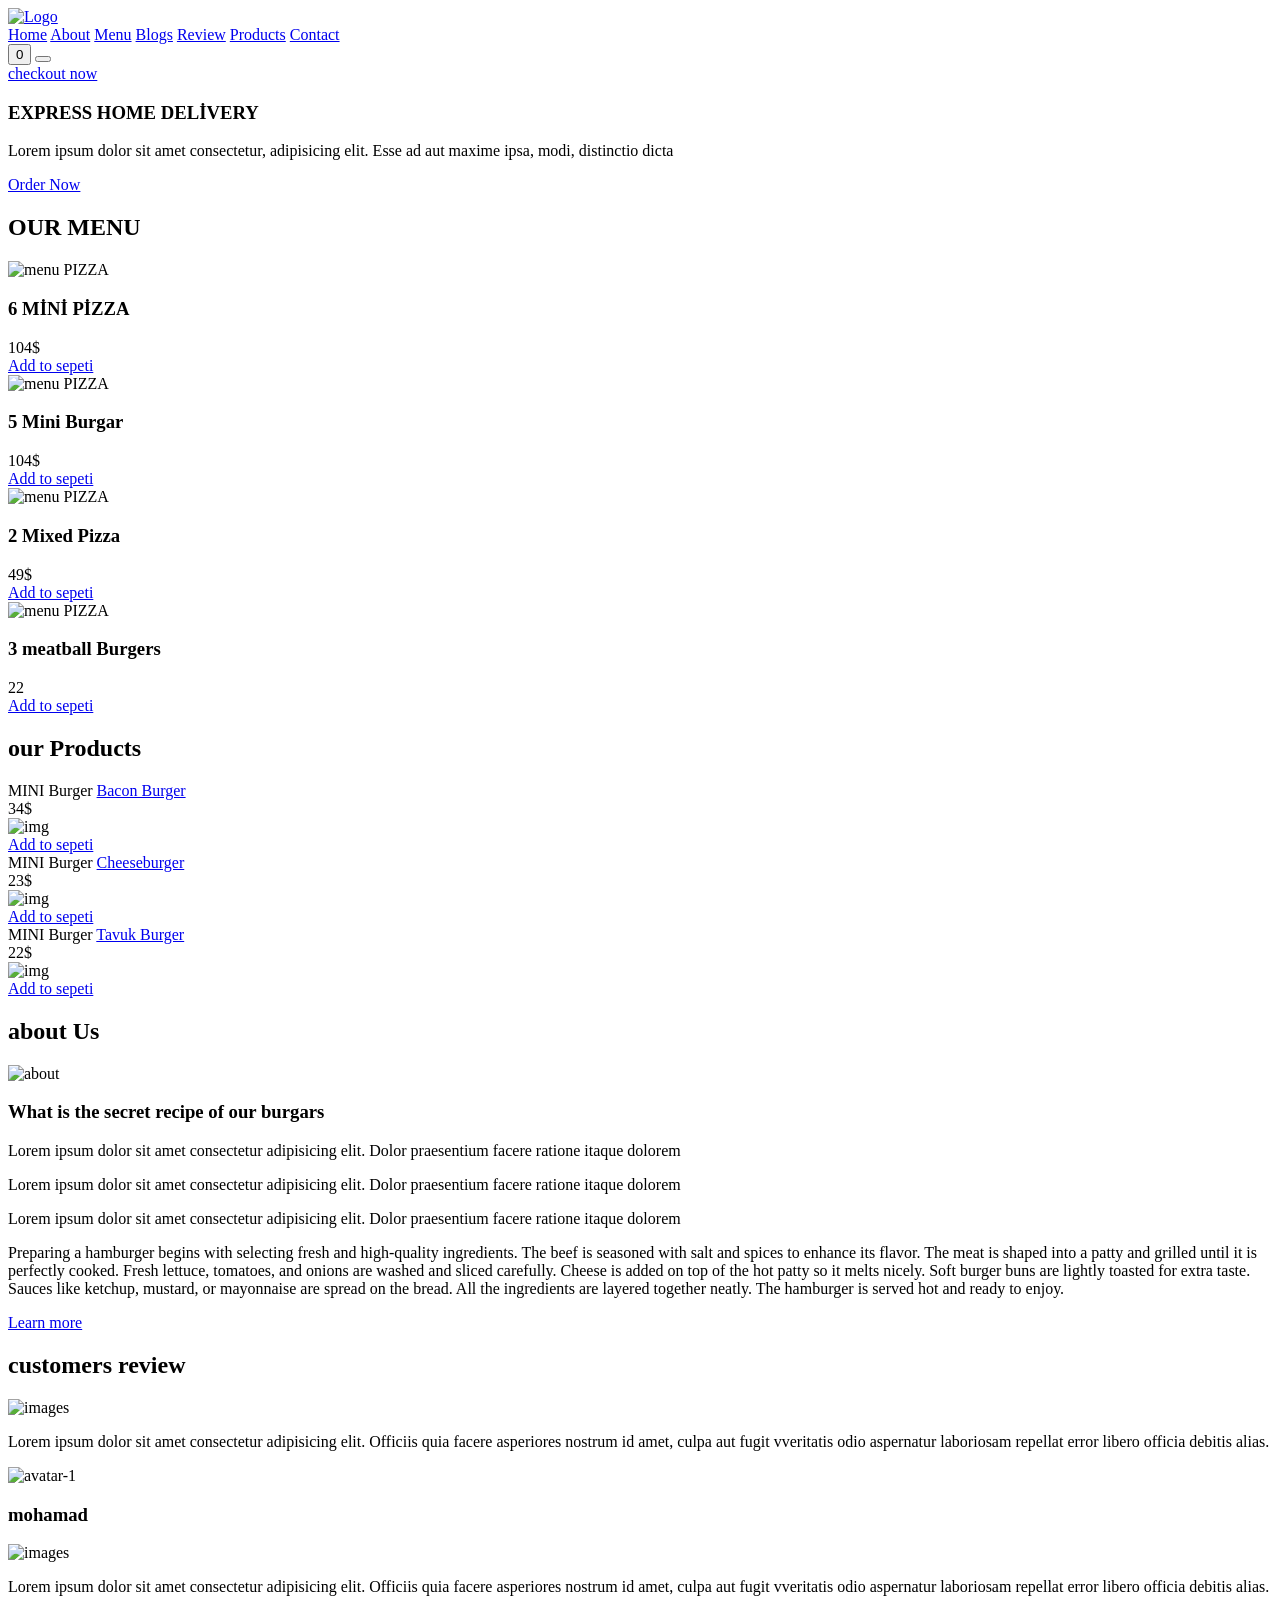
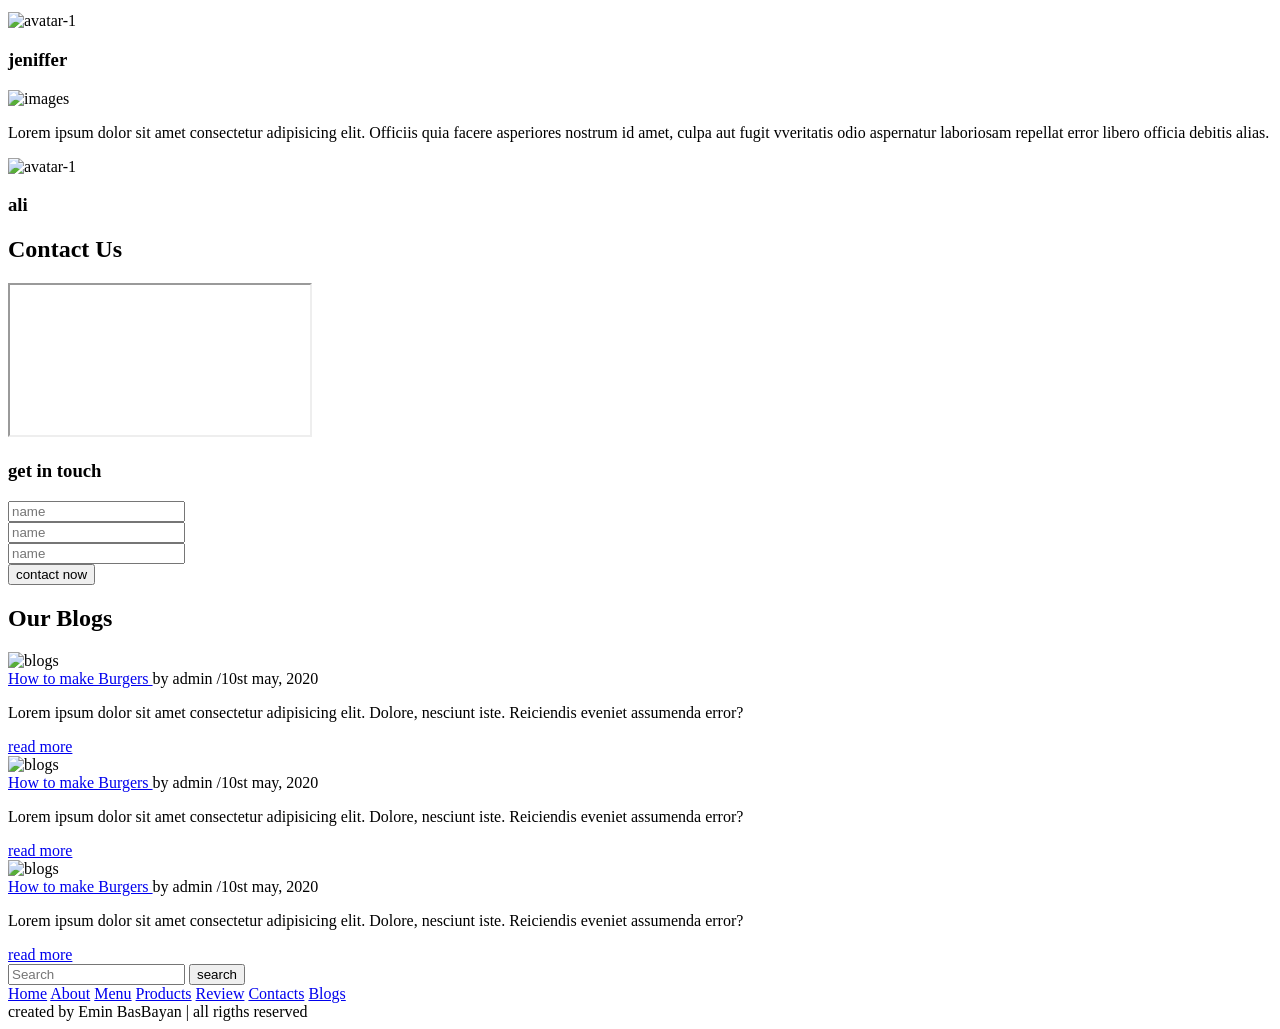
==== index.html @ 4c6a7708 "Add files via upload" ====
<!DOCTYPE html>
<html lang="en">
<head>
    <meta charset="UTF-8">
    <meta name="viewport" content="width=device-width, initial-scale=1.0">
    <link rel="stylesheet" href="https://cdnjs.cloudflare.com/ajax/libs/font-awesome/7.0.1/css/all.min.css" integrity="sha512-2SwdPD6INVrV/lHTZbO2nodKhrnDdJK9/kg2XD1r9uGqPo1cUbujc+IYdlYdEErWNu69gVcYgdxlmVmzTWnetw==" crossorigin="anonymous" referrerpolicy="no-referrer" />
    <title>Restaurant</title>
 
    <link rel="stylesheet" href="style/styles.css">
    <link rel="preconnect" href="https://fonts.googleapis.com">
<link rel="preconnect" href="https://fonts.gstatic.com" crossorigin>

<link href="https://fonts.googleapis.com/css2?family=Poppins:wght@100;200;300;400;500;600;700;800;900&display=swap" rel="stylesheet">



</head>
<body>

    <header class="header">
    <a href="#" class="logo">
    <img src="images/logo.png" alt="Logo">
    </a>
   
    <nav class="navbar active">
    <a href="index.html" class="active">Home</a>
    <a href="about.html">About</a>
    <a href="menu.html">Menu</a>
    <a href="blogs.html">Blogs</a>
    <a href="review.html">Review</a>
    <a href="products.html">Products</a>
    <a href="contact.html">Contact</a>
</nav>
      
  <div class="buttons">
     
         <button id="cart-btn">
     <i class="fas fa-shopping-cart"></i>
     <span id="cart-count">0</span>
     </button>

          <button id="menu-btn">
            <i class="fas fa-bars"></i>
        </button>
    </div>
 
 
  <div class="cart-items-container">
    <div class="cart-total">
        <a href="#" class="btn checkout-btn">checkout now</a>
    </div>
    
</div>



    </header>

    <section class="home" id="home">
        <div class="content">
            <h3> EXPRESS HOME DELİVERY</h3>
        <p>
            Lorem ipsum dolor sit amet consectetur, adipisicing elit. Esse ad aut maxime ipsa, modi, distinctio dicta 
        </p>
        <a href="#" class="btn"> Order Now </a>
      
        </div>
    
    </section>
    
    
    
    
    
    
 <section class="menu" id="menu">
    <h1 class="heading"> OUR <span> MENU</span></h1>
    <div class="box-container">

        <div class="box">
            <div class="box-head">
                <img src="images/menu-1.png" alt="menu"/>
                <span class="menu-category">PIZZA</span>
                <h3>6 MİNİ PİZZA</h3>
                <div class="price">104$</div>
            </div>
            <div class="box-bottum">
                <a href="#" class="btn add-to-cart" data-name="6 MİNİ PİZZA" data-price="104">Add to sepeti</a>
            </div>
        </div>

        <div class="box">
            <div class="box-head">
                <img src="images/menu-2.png" alt="menu"/>
                <span class="menu-category">PIZZA</span>
                <h3>5 Mini Burgar</h3>
                <div class="price">104$</div>
            </div>
            <div class="box-bottum">
                <a href="#" class="btn add-to-cart" data-name="5 Mini Burgar" data-price="104">Add to sepeti</a>
            </div>
        </div>

        <div class="box">
            <div class="box-head">
                <img src="images/menu-3.png" alt="menu"/>
                <span class="menu-category">PIZZA</span>
                <h3>2 Mixed Pizza</h3>
                <div class="price">49$</div>
            </div>
            <div class="box-bottum">
                <a href="#" class="btn add-to-cart" data-name="2 Mixed Pizza" data-price="49">Add to sepeti</a>
            </div>
        </div>

        <div class="box">
            <div class="box-head">
                <img src="images/menu-4.png" alt="menu"/>
                <span class="menu-category">PIZZA</span>
                <h3>3 meatball Burgers</h3>
                <div class="price">22</div>
            </div>
            <div class="box-bottum">
                <a href="#" class="btn add-to-cart" data-name="3 meatball Burgers" data-price="22">Add to sepeti</a>
            </div>
        </div>

    </div>
</section>


<section class="products" id="products">
        <h1 class="heading"> our <span> Products </span></h1>
        <div class="box-container">
            <div class="box">
                <div class="box-head">
                    <span class="title"> MINI Burger </span>
                    <a href="#" class="name"> Bacon Burger </a>
                      <div class="price">34$ </div>
                </div>
                 <div class="image">
                    <img src="images/product-1.png" alt="img"/>

                 </div>
                  

                      <div class="box-bottum">
                <a href="#" class="btn add-to-cart" data-name="3 meatball Burgers" data-price="34">Add to sepeti</a>
            </div> 




            </div>



            <div class="box">
                <div class="box-head">
                    <span class="title"> MINI Burger </span>
                    <a href="#" class="name"> Cheeseburger </a>
                      <div class="price">23$ </div>
                </div>
                 <div class="image">
                    <img src="images/product-2.png" alt="img"/>

                 </div>
                    <div class="box-bottum">
                <a href="#" class="btn add-to-cart" data-name="3 meatball Burgers" data-price="24$">Add to sepeti</a>
            </div>



            </div>

            <div class="box">
                <div class="box-head">
                    <span class="title"> MINI Burger </span>
                    <a href="#" class="name"> Tavuk Burger </a>
                    
                 <div class="price">22$ </div>
                </div>
                 <div class="image">
                    <img src="images/menu-4.png" alt="img"/>

 
                 </div>

                
  <div class="box-bottum">
                <a href="#" class="btn add-to-cart" data-name="3 meatball Burgers" data-price="22$">Add to sepeti</a>
            </div>



            </div>






     



            
        </div>
    </section>

  <section class="about" id="about">
    <h1 class="heading"> about <span> Us </span></h1>

    <div class="row">
        <div class="image">
            <img src="images/about.jpg" alt="about"/>
        </div>

        <div class="content">
            <h3> What is the secret recipe of our burgars </h3>

            <p>Lorem ipsum dolor sit amet consectetur adipisicing elit. Dolor praesentium facere ratione itaque dolorem</p>
            <p>Lorem ipsum dolor sit amet consectetur adipisicing elit. Dolor praesentium facere ratione itaque dolorem</p>
            <p>Lorem ipsum dolor sit amet consectetur adipisicing elit. Dolor praesentium facere ratione itaque dolorem</p>

     
            <div class="more-text">
               <p> 
                Preparing a hamburger begins with selecting fresh and high-quality ingredients.
                The beef is seasoned with salt and spices to enhance its flavor.
                  The meat is shaped into a patty and grilled until it is perfectly cooked.
                   Fresh lettuce, tomatoes, and onions are washed and sliced carefully.
                    Cheese is added on top of the hot patty so it melts nicely.
                    Soft burger buns are lightly toasted for extra taste.
                      Sauces like ketchup, mustard, or mayonnaise are spread on the bread.
                     All the ingredients are layered together neatly.
                     The hamburger is served hot and ready to enjoy.
               </p>
            </div>

          
            <a href="#" class="btn" id="learn-more-btn">Learn more</a>
        </div>
    </div>
</section>


  
<section class="review" id="review">
    <h1 class="heading"> customers <span> review</span></h1>
    <div class="box-container">
        <div class="box">
            <img src="images/quote.png" alt="images" />
            <p>
                Lorem ipsum dolor sit amet consectetur adipisicing elit. Officiis quia facere asperiores nostrum id amet, culpa aut fugit vveritatis odio aspernatur laboriosam repellat error libero officia debitis alias.
            </p>
            <img src="images/avatar-1.png" alt="avatar-1" class="user">
            <h3>mohamad</h3>
            <div class="stars">
                <i class="fas fa-star"></i>
             <i class="fas fa-star"></i>
             <i class="fas fa-star"></i>
             <i class="fas fa-star"></i>
             <i class="fas fa-star-half-alt"></i>
            
            
            </div>
        </div>



         <div class="box" id="box">
            <img src="images/quote.png" alt="images" />
            <p>
                Lorem ipsum dolor sit amet consectetur adipisicing elit. Officiis quia facere asperiores nostrum id amet, culpa aut fugit vveritatis odio aspernatur laboriosam repellat error libero officia debitis alias.
            </p>
            <img src="images/avatar-2.png" alt="avatar-1" class="user">
            <h3>jeniffer</h3>
            <div class="stars">
                <i class="fas fa-star"></i>
             <i class="fas fa-star"></i>
             <i class="fas fa-star"></i>
             <i class="fas fa-star"></i>
             <i class="fas fa-star-half-alt"></i>
            
            
            </div>
        </div>
         <div class="box">
            <img src="images/quote.png" alt="images" />
            <p>
                Lorem ipsum dolor sit amet consectetur adipisicing elit. Officiis quia facere asperiores nostrum id amet, culpa aut fugit vveritatis odio aspernatur laboriosam repellat error libero officia debitis alias.
            </p>
            <img src="images/avatar-3.png" alt="avatar-1" class="user">
            <h3>ali</h3>
            <div class="stars">
                <i class="fas fa-star"></i>
             <i class="fas fa-star"></i>
             <i class="fas fa-star"></i>
             <i class="fas fa-star"></i>
             <i class="fas fa-star-half-alt"></i>
            
            
            </div>
        </div>

    </div>
</section>



<section class="contact" id="contact">
<h1 class="heading"> Contact <span> Us </span></h1>
<div class="row">
    <iframe class="maps" src="https://www.google.com/maps/embed?pb=!1m16!1m12!1m3!1d6019.022993009116!2d28.98234765!3d41.03594225!2m3!1f0!2f0!3f0!3m2!1i1024!2i768!4f13.1!2m1!1sExplore%20Taksim%20Square%2C%20Istanbul%2C%20Turkey!5e0!3m2!1sar!2str!4v1764097196327!5m2!1sar!2str"  loading="lazy" referrerpolicy="no-referrer-when-downgrade"></iframe>
    <form><h3>get in touch</h3>
    <div class="inputBox">
        <i class="fas fa-user"></i>
        <input type="text" placeholder="name"/>
      
    </div>


    <div class="inputBox">
        <i class="fas fa-envelope"></i>
        <input type="email" placeholder="name">
      
    </div>


    <div class="inputBox">
        <i class="fas fa-phone"></i>
        <input type="number" placeholder="name">
      
    </div>
    <input type="submit" class="btn" value="contact now">






</form>
</div>
</section>


<section class="blogs" id="blogs">
    <h1 class="heading"> Our <span> Blogs </span></h1>
    <div class="box-container">
        <div class="box">
            <div class="images">
            <img src="images/blog-1.jpg" alt="blogs">
            </div>
            <div class="content">
                <a href="#" class="title"> How to make Burgers  </a>
                <span > by admin /10st may, 2020</span>
                <p> Lorem ipsum dolor sit amet consectetur adipisicing elit. Dolore, nesciunt iste. Reiciendis eveniet assumenda error?</p>
            <a href="#" class="btn read-more-btn"> read more </a>
            
            </div>
     




        
        </div>




        <div class="box">
            <div class="images">
            <img src="images/blog-2.jpg" alt="blogs">
            </div>
            <div class="content">
                <a href="#" class="title"> How to make Burgers  </a>
                <span > by admin /10st may, 2020</span>
                <p> Lorem ipsum dolor sit amet consectetur adipisicing elit. Dolore, nesciunt iste. Reiciendis eveniet assumenda error?</p>
            <a href="#" class="btn read-more-btn"> read more </a>
            
            </div>
     




        
        </div>


        <div class="box">
            <div class="images">
            <img src="images/blog-3.jpg" alt="blogs">
            </div>
            <div class="content">
                <a href="#" class="title"> How to make Burgers  </a>
                <span > by admin /10st may, 2020</span>
                <p> Lorem ipsum dolor sit amet consectetur adipisicing elit. Dolore, nesciunt iste. Reiciendis eveniet assumenda error?</p>
            <a href="#" class="btn read-more-btn"> read more </a>
            
            </div>
     




        
        </div>
    
    
    
    
    </div>

</section>


<section class="footer" id="footer">
    <div class="search">
       <input type="text" class="search-input" placeholder="Search">
       <button class="btn btn-primary">search</button>
    </div>

   <div class="share">
    <a href="#" class="fab fa-facebook"></a>
    <a href="#" class="fab fa-twitter"></a>
    <a href="#" class="fab fa-instagram"></a>
    <a href="#" class="fab fa-linkedin"></a>
    <a href="#" class="fab fa-pinterest"></a>
</div>



<div class="links">
       <a href="#" class="active">Home</a>
        <a href="#">About</a>
        <a href="#">Menu</a>
        <a href="#">Products</a>
        <a href="#">Review</a>
        <a href="#">Contacts</a>
        <a href="#">Blogs</a>
</div>


<div class="credit">
    created by <span>Emin BasBayan</span> | all rigths reserved
</div>








</section>


<script src="js/script.js"></script>
</body>
</html>
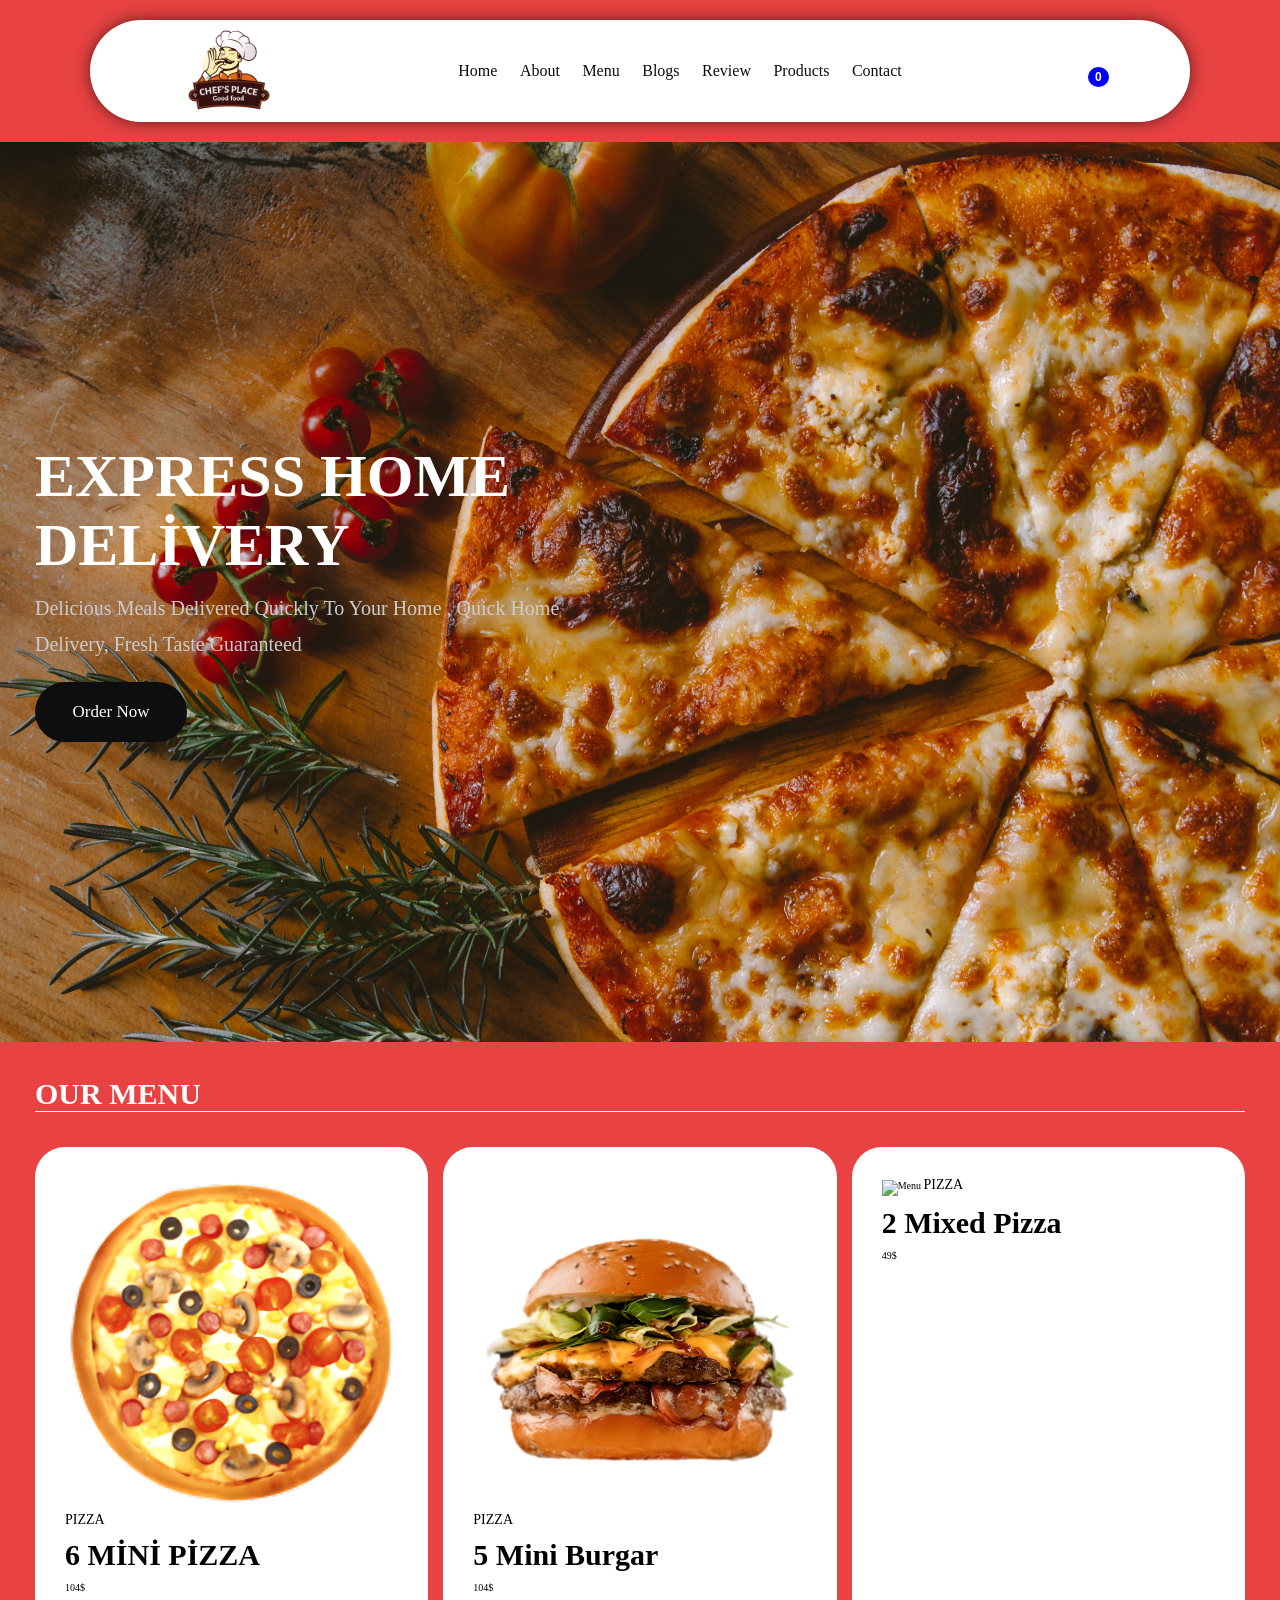
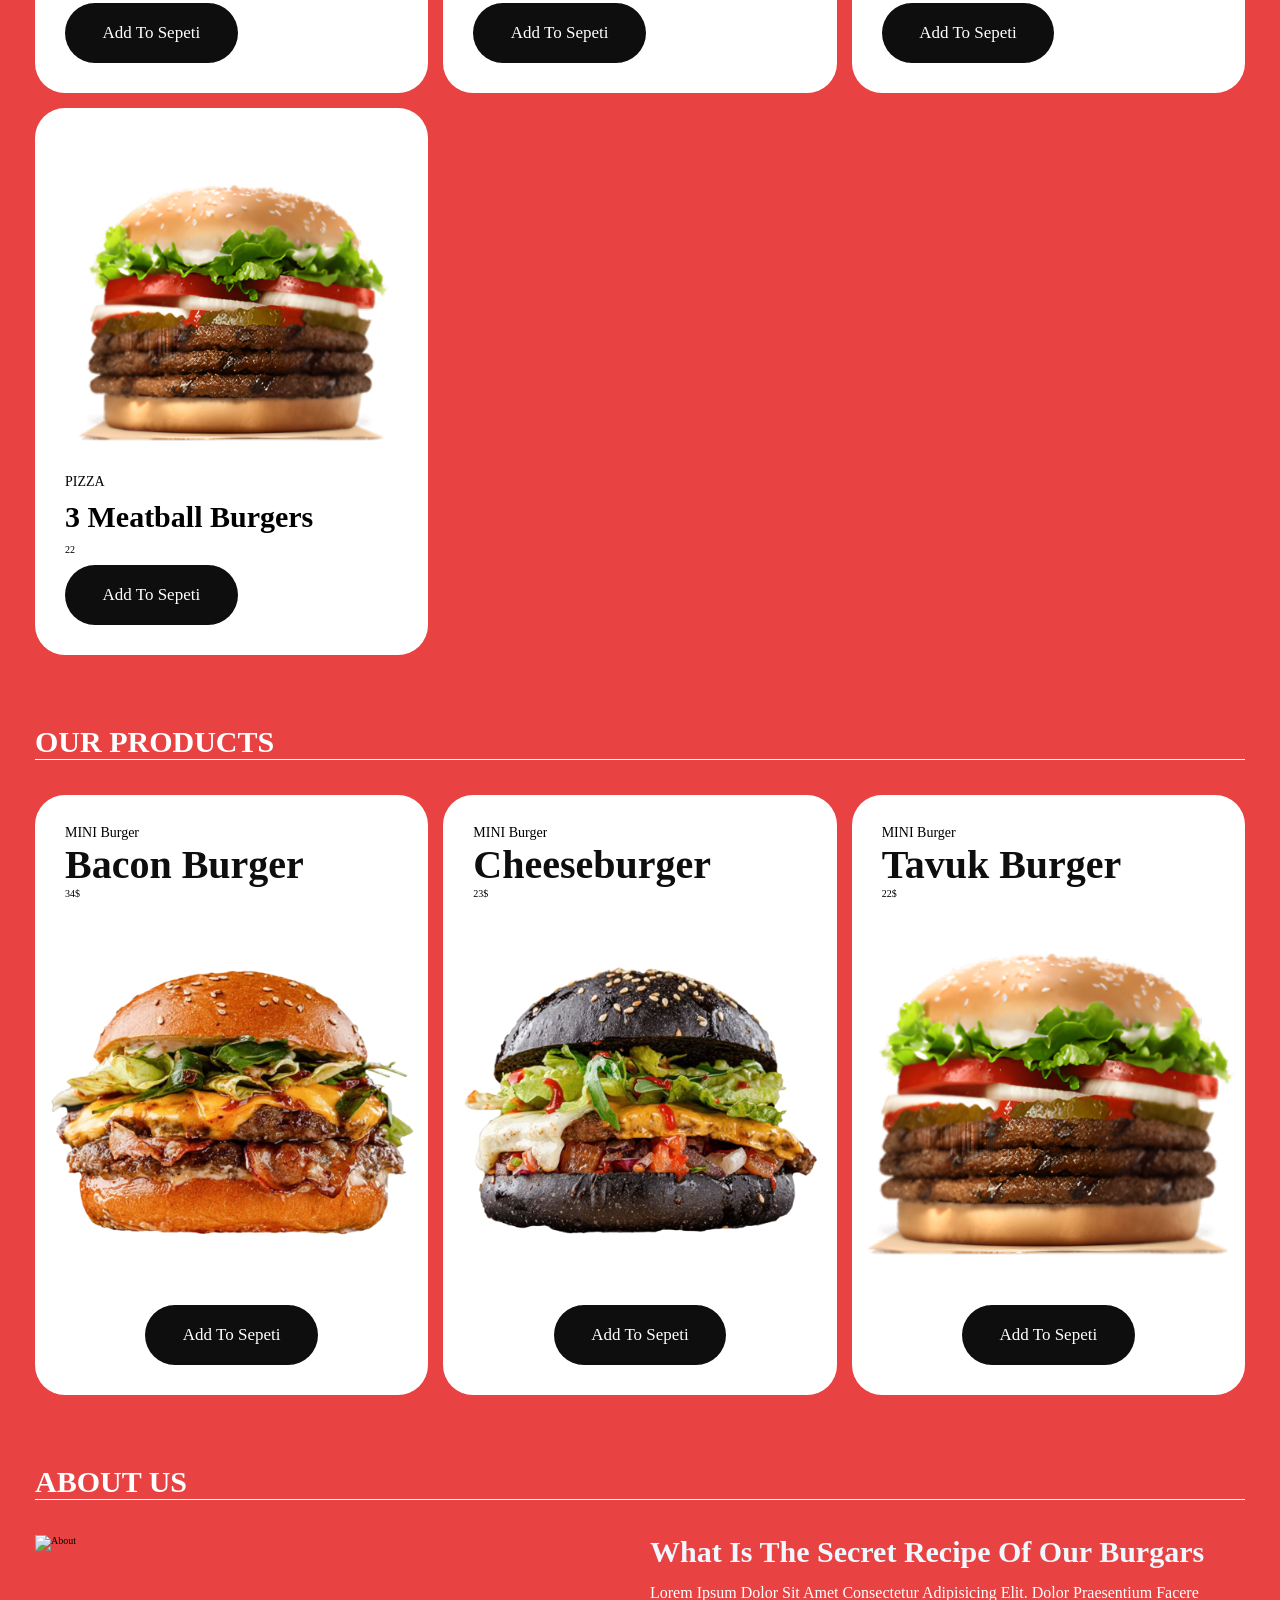
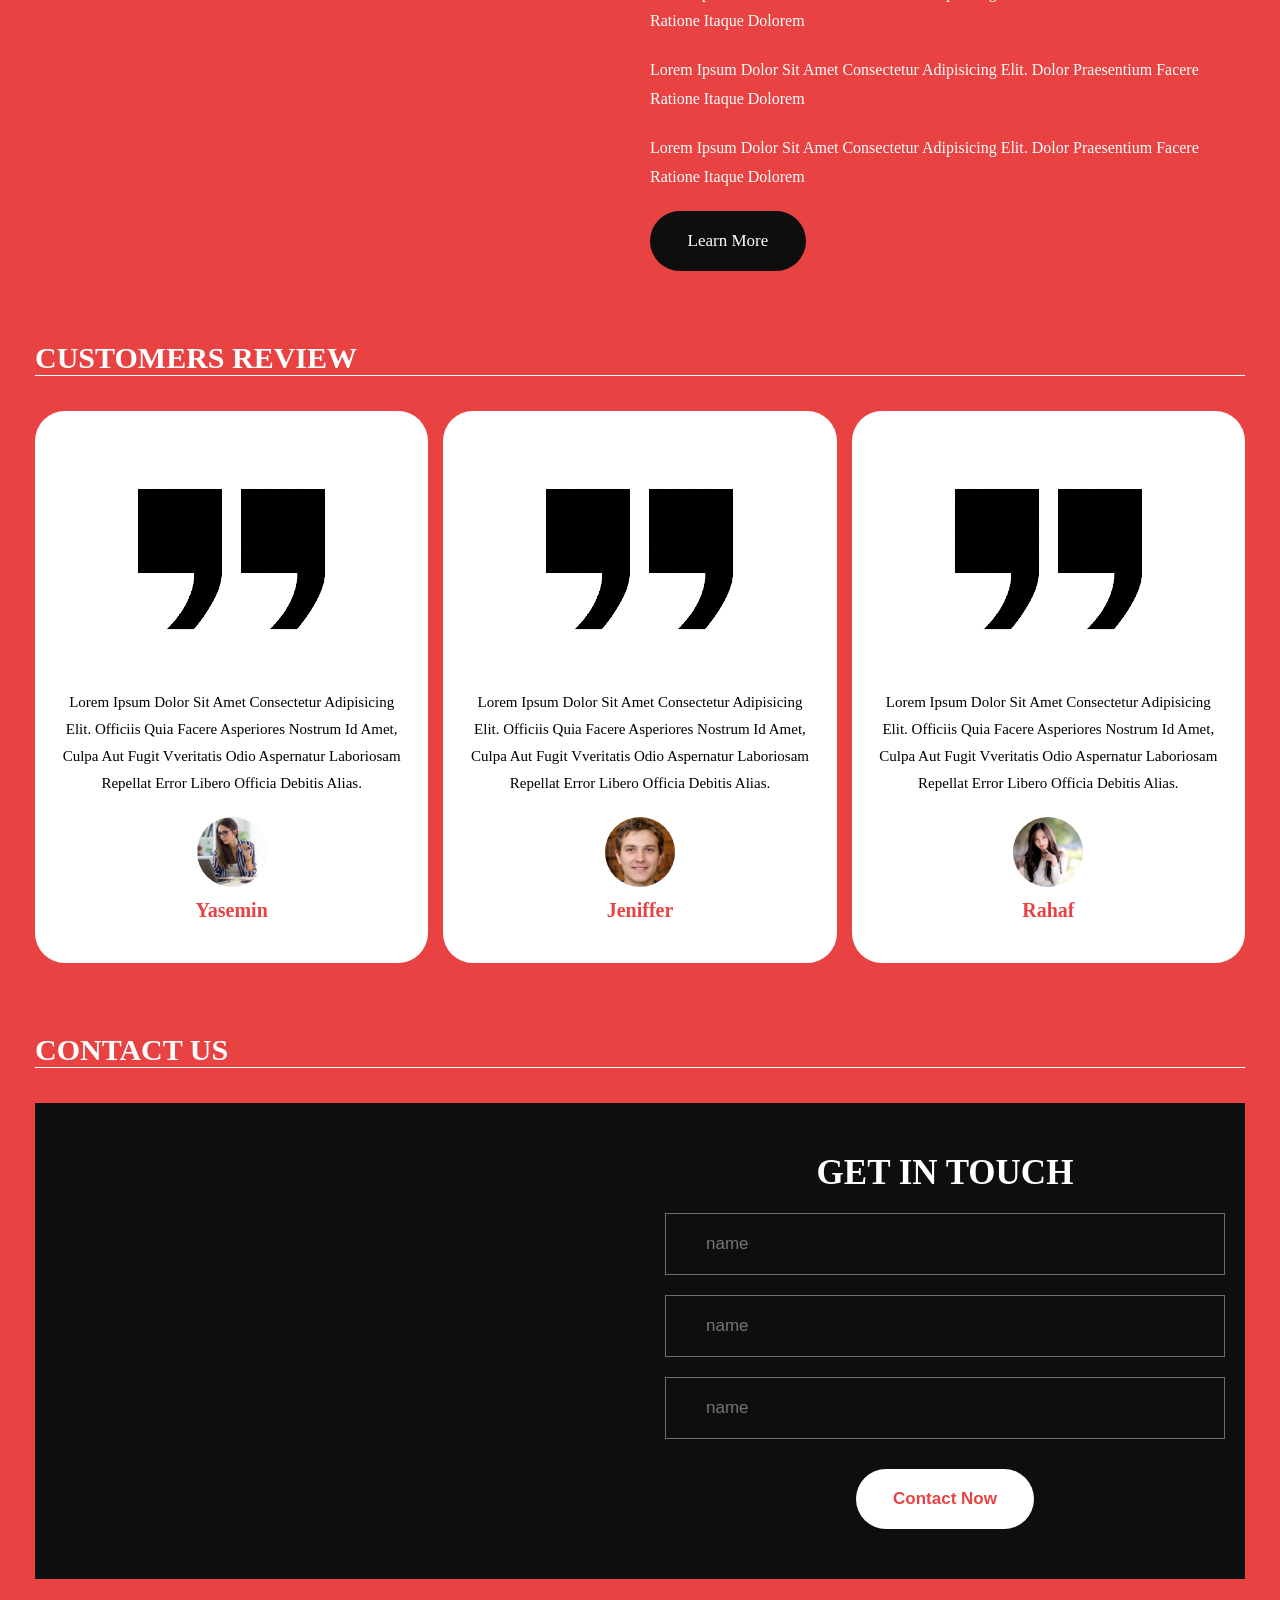
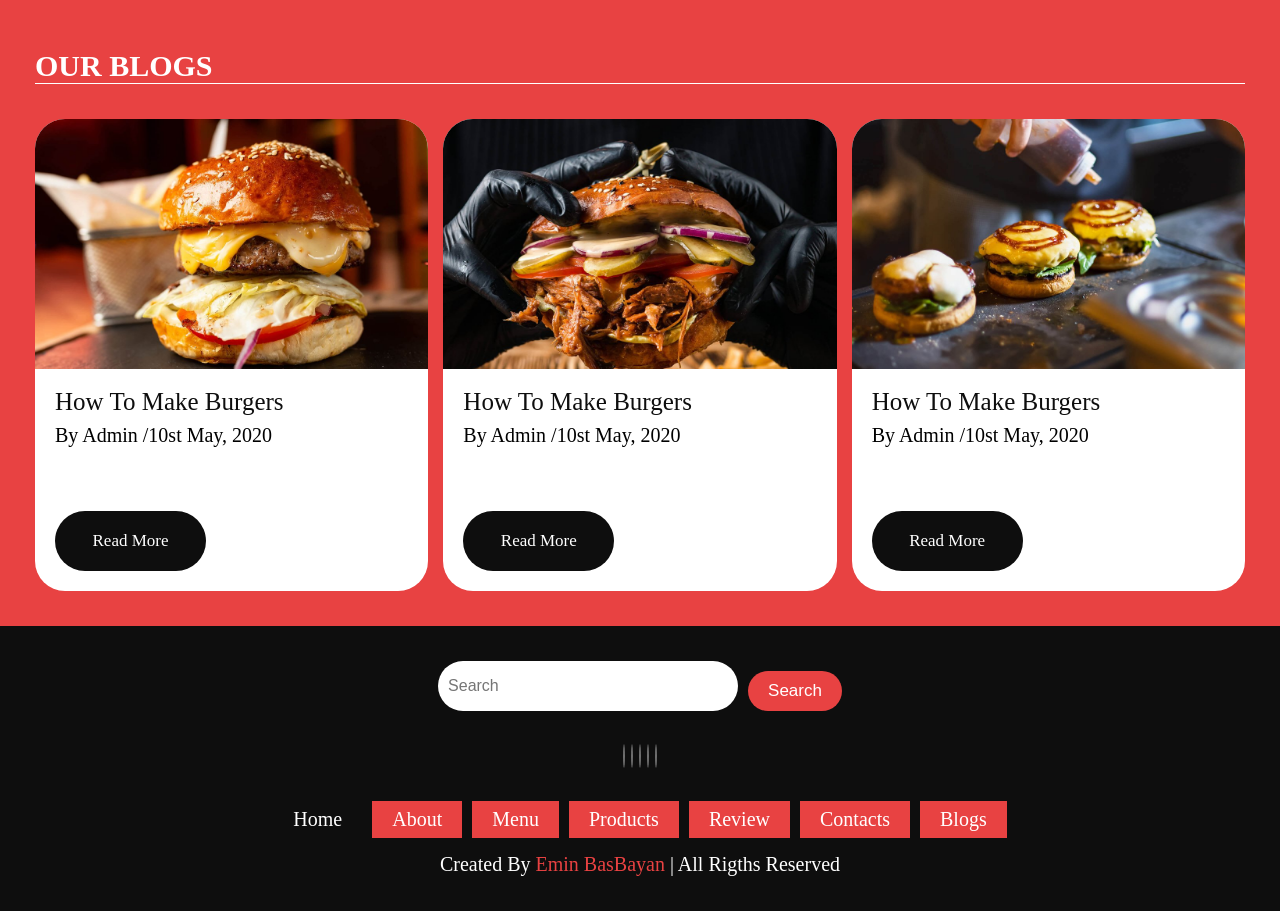
==== commit 9fdf07cd: "Update print statement from 'Hello' to 'Goodbye'" ====
--- a/index.html
+++ b/index.html
@@ -60,7 +60,7 @@
         <div class="content">
             <h3> EXPRESS HOME DELİVERY</h3>
         <p>
-            Lorem ipsum dolor sit amet consectetur, adipisicing elit. Esse ad aut maxime ipsa, modi, distinctio dicta 
+             Delicious Meals Delivered Quickly To Your Home , Quick Home Delivery, Fresh Taste Guaranteed
         </p>
         <a href="#" class="btn"> Order Now </a>
       
@@ -255,7 +255,7 @@
                 Lorem ipsum dolor sit amet consectetur adipisicing elit. Officiis quia facere asperiores nostrum id amet, culpa aut fugit vveritatis odio aspernatur laboriosam repellat error libero officia debitis alias.
             </p>
             <img src="images/avatar-1.png" alt="avatar-1" class="user">
-            <h3>mohamad</h3>
+            <h3>Yasemin</h3>
             <div class="stars">
                 <i class="fas fa-star"></i>
              <i class="fas fa-star"></i>
@@ -292,7 +292,7 @@
                 Lorem ipsum dolor sit amet consectetur adipisicing elit. Officiis quia facere asperiores nostrum id amet, culpa aut fugit vveritatis odio aspernatur laboriosam repellat error libero officia debitis alias.
             </p>
             <img src="images/avatar-3.png" alt="avatar-1" class="user">
-            <h3>ali</h3>
+            <h3>Rahaf</h3>
             <div class="stars">
                 <i class="fas fa-star"></i>
              <i class="fas fa-star"></i>
@@ -460,4 +460,4 @@
 
 <script src="js/script.js"></script>
 </body>
-</html>+</html>
--- a/style/styles.css
+++ b/style/styles.css
@@ -0,0 +1,913 @@
+:root {
+    --main-color: #e84242;
+    --black-color: #0e0e0e;
+    --border: 0.1rem solid rgba(255,255,255,0.4);
+}
+
+html {
+    font-size: 62.5%;
+  
+}
+body {
+    background-color: var(--main-color);
+    height: 200vh; 
+ overflow-x: hidden;
+}
+
+
+.heading{
+   color: white;
+   text-transform:uppercase;
+   font-size: 3rem;
+   margin-bottom: 3.5rem;
+   border-bottom: 0.1rem solid white;
+
+
+}
+.heading span{
+
+    text-transform: uppercase;
+}
+.search-input{
+    font-size: 1.6rem; 
+    color: var(--black-color);
+    padding: 1rem;
+    text-transform: none;
+    border-radius: 3rem;
+
+
+
+}
+section{
+    padding: 3.5rem;
+
+}
+a{
+    color: var(--black-color);
+    text-decoration: none;
+   
+}
+.btn{
+    margin-top: 1rem;
+    display: inline-block;
+    padding:2rem 3.75rem;
+    border-radius: 30rem;
+    font-size: 1.7rem;
+    color:#fff;
+    background-color: var(--black-color);
+    cursor: pointer;
+     cursor: pointer;
+}
+
+.btn:hover{
+ opacity: 0.3;
+}
+html::-webkit-scrollbar{
+    width:0.8rem;
+    background-color: #fff;
+
+}
+html::-webkit-scrollbar-track{
+    background-color: red;
+
+
+}
+html::-webkit-scrollbar-thumb{
+   border-radius: 3rem;
+    background-color:var(--black-color);
+    
+}
+
+.title {
+    font-size: 2rem;
+    overflow-x: hidden;
+    scroll-padding-top: 9rem;
+    scroll-behavior: smooth;
+}
+
+
+.header .search-form {
+    position: absolute;
+    top: 115%;
+    right: 7%;
+    background-color: white;
+    width: 50rem;
+    height: 5rem;
+    display: flex;
+    align-items: center;
+    border-radius: 3rem;
+    box-shadow: 0px 0px 25px 2px rgb( 0 0 0 / 75%);
+    transform: scaleY(0);
+ 
+
+
+}
+
+.header .search-form i{
+    cursor: pointer;
+    font-size: 2.2rem;
+    margin-right:1.5rem;
+    color: var(--black-color);
+}
+.header .logo img {
+ height: 10rem;
+}
+.header .search-form.active {
+      transform: scaleY(1);
+}
+
+.header .search-form input{
+    width: 100%;
+
+}
+
+.header {
+    background-color: #fff;
+    display: flex;
+    align-items: center;
+    justify-content: space-between;
+    padding: 0 7%;
+    margin: 2rem 7%;
+    border-radius: 30rem;
+    box-shadow: 0px 0px 17px -2px rgba(0,0,0,0.75);
+    position: sticky;
+    top: 0;
+    z-index: 1000;
+   
+}
+
+
+.header .navbar a {
+    margin: 0 1rem;
+    font-size: 1.6rem;
+    color: var(--black-color);
+    border-bottom: 0.1rem solid transparent;
+}
+
+
+.header .navbar a:hover {
+    border-color: var(--main-color);
+    padding-bottom: 0.5rem;
+}
+.header .buttons button {
+    cursor: pointer;
+    font-size: 2.5rem;
+    margin-left: 2rem;
+    background-color: transparent;
+}
+.header .cart-items-container {
+    position:absolute;
+    top:95%;
+    height:calc(100vh - 9rem);
+    width: 35rem;
+    background-color:white;
+    box-shadow: 0px 20px 14px 0px rgb(0 0 0 /75%);
+    right: -100%;
+
+
+}
+
+
+
+
+.header .cart-items-container .cart-item {
+    position: relative;
+    display: flex;
+    align-items: center;
+    gap:1.5rem;
+    padding: 1.5rem;
+}
+
+
+
+
+.header .cart-items-container .cart-item .fa-times {
+ position: absolute;
+ top: 1rem;
+ right: 1.5rem;
+ font-size: 2rem;
+ cursor: pointer;
+ color: var(--black-color);
+
+
+}
+.header .cart-items-container .cart-item img {
+ height: 7rem;
+
+}
+
+.header .cart-items-container .cart-item :hover {
+  box-shadow: 0px 20px 14px 0px rgb(0 0 0 /75%);
+
+}
+
+.header .cart-items-container .cart-item  .content h3 {
+    font-size: 2rem;
+    color: var(--black-color);
+    padding-bottom: 0.5rem;
+
+}
+.header .cart-items-container .cart-item .content .price {
+    font-size: 1.5rem;
+    color: var(--black-color);
+
+
+}
+.header .cart-items-container .btn{
+    width: 100%;
+    text-align: center;
+    border-radius: unset;
+
+}
+.header .cart-items-container.active {
+    right: 3rem;
+}
+
+
+* {
+    margin: 0;
+    padding: 0;
+    box-sizing: border-box;
+    outline: none;
+    border: none;
+    text-decoration: none;
+    text-transform: capitalize;
+    transition: 0.2s ease;
+}
+
+.header #menu-btn {
+    display: none;
+
+}
+
+.home {
+    min-height: 100vh;
+    background:url(../images/home.jpg)
+    no-repeat;
+    background-size: cover;
+    background-position: center;
+    display: flex;
+    align-items: center;
+
+    
+}
+
+.home .content{
+    max-width: 60rem;
+
+}
+.home .content h3{
+    font-size: 6rem;
+    color: #fff;
+}
+
+.home .content p{
+    font-size: 2rem;
+    font-weight: 300;
+    line-height: 1.8;
+    padding: 1rem 0;
+    color: #ccc;
+}
+.menu .box-container{
+    display:grid;
+    grid-template-columns: repeat(auto-fit,minmax(30rem,1fr));
+    gap: 1.5rem;
+}
+.menu .box-container .box{
+    padding: 3rem;
+    background-color: white;
+    border-radius: 3rem;
+    background-color: white;
+    min-height: 16rem;
+    display: flex;
+    flex-direction: column;
+    align-items: flex-start;
+    justify-content: space-between;
+
+
+}
+.menu .box-container .box img{
+    width: 100%;
+    object-fit: cover;
+}
+
+.menu .box-container .box .menu-category{
+   font-size: 1.4rem;
+   text-transform: uppercase;
+
+
+}
+
+.menu .box-container .box h3{
+   font-size: 3rem;
+   padding: 1rem 0;
+
+   
+
+}
+
+
+.logo img {
+    height: 10rem;
+}
+
+.products .box-container {
+    display: grid;
+    grid-template-columns:repeat(auto-fit,minmax(30rem,1fr));
+    gap:1.5rem;
+
+}
+
+
+.products .box-container .box {
+   text-align: center;
+   background-color: white;
+   position: relative;
+   border-radius: 3rem;
+   height: 60rem;
+   display: flex;
+   flex-direction: column;
+   justify-content: space-between;
+   padding: 3rem;
+
+
+    
+}
+
+.products .box-container .box .box-head  {
+    display:flex;
+    flex-direction: column;
+    align-items: flex-start;
+    position: relative;
+    z-index: 10;
+
+    
+
+}
+
+
+
+.products .box-container .box .box-head .title {
+    font-size: 1.4rem;
+
+
+    
+
+
+}
+
+
+.products .box-container .box .box-head .name {
+
+    font-size: 4rem;
+    font-weight: bold;
+    text-align: start;
+    overflow-wrap: anywhere;
+
+
+    
+
+    
+
+}
+.products .box-container .dark-bg   .box-head .name,
+.products .box-container .dark-bg   .box-head .title{
+    color: white;
+
+}
+
+
+
+
+
+
+.products .box-container img{
+position: absolute;
+top:50%;
+left:50%;
+width:100%;
+object-fit: cover;
+transform: translate(-50%,-50%);
+border-radius: 3rem;
+
+
+
+
+    
+}
+
+.products .box-container .dark-bg img{
+top: 0;
+left: 0;
+width: 100%;
+height: 100%;
+transform: unset;
+
+
+
+    
+}
+
+
+
+.products .box-container  .box-bottom{
+    display: flex;
+    justify-content: space-between;
+    align-items: center;
+    position: relative;
+    z-index: 10;
+    
+}
+
+
+.products .box-container  .box-bottom  .info{
+    display: flex;
+    flex-direction: column;
+    align-items: flex-start;
+
+} 
+
+
+.products .box-container  .box-bottom   .info .price {
+    font-size: 5rem;
+   
+
+} 
+
+
+.products .box-container  .box-bottom   .info .amount {
+
+    font-size: 2rem;
+    
+} 
+
+
+.products .box-container .dark-bg  .box-bottom   .info .price,
+ .products .box-container .dark-bg  .box-bottom   .info .amount{
+    color: white;
+
+ }
+
+.products .box-container .box-bottom .products-btn{
+display:flex;
+align-items: center;
+justify-content: center;
+border-radius: 50%;
+width: 6.5rem;
+height: 6.5rem;
+border: 0.2rem solid var(--main-color);
+
+
+
+
+
+}
+
+.products .box-container .box-bottom .products-btn a i{
+    font-size: 1.6rem;
+    color: var(--main-color);
+
+}
+ 
+.about .row{
+display:flex;
+flex-wrap: wrap;
+column-gap: 2rem;
+}
+
+.about .row .image {
+    flex: 1 1 45rem;
+
+}
+
+
+.about .row img {
+    width:100%;
+    
+}
+
+
+.about .row .content {
+    flex: 1 1 45rem;
+
+}
+
+.about .row .content h3 {
+    font-size:3rem;
+    color: aliceblue;
+
+}
+.about .row .content p {
+   font-size: 1.6rem;
+   color: #fff;
+   padding: 1rem 0 ;
+   line-height: 1.8;
+
+
+}
+.review .box-container {
+    display: grid;
+    grid-template-columns:repeat(auto-fit,minmax(30rem,1fr));
+    gap:1.5rem;
+
+}
+.review  .box-container .box{
+    border:var(--border);
+    text-align: center;
+    padding: 3rem 2rem;
+    background-color:white;
+    border-radius:3rem;
+
+
+}
+.review  .box-container .box p{
+ font-size: 1.5rem;
+ line-height: 1.8;
+ padding: 2rem 0;
+
+
+
+}
+.review  .box-container .box .user{
+height: 7rem;
+width:7rem;
+border-radius: 50%;
+object-fit: cover;
+
+
+}
+
+.review  .box-container .box h3{
+padding: 1rem 0;
+font-size: 2rem;
+color: var(--main-color);
+
+
+}
+.review  .box-container .box .stars i{
+font-size: 1.5rem;
+color: gold;
+
+
+}
+
+
+.contact .row {
+    display: flex;
+    background-color: var(--black-color);
+    flex-wrap: wrap;
+    gap: 1rem;
+
+}
+
+
+.contact .row .maps {
+    flex:1 1 45rem;
+    width:100%;
+    object-fit: cover;
+
+
+}
+
+.contact .row form {
+    flex:1 1 45rem;
+    padding: 5rem 2rem;
+    width:100%;
+    object-fit: cover;
+    text-align: center;
+
+    
+
+}
+.contact .row form h3 {
+    text-transform: uppercase;
+    font-size: 3.5rem;
+    color: #fff;
+
+
+}
+.contact .row form .inputBox {
+   display: flex;
+   align-items: center;
+   margin: 2rem 0;
+   
+   border: var(--border);
+
+    
+
+}
+.contact .row form .inputBox i {
+   color: white;
+   font-size: 2rem;
+   padding-left: 2rem;
+
+
+
+}
+.contact .row form .inputBox input {
+   width: 100%;
+   padding: 2rem;
+   font-size: 1.7rem;
+   color: #fff;
+   text-transform: none;
+   background-color: transparent;
+   
+
+   
+
+
+
+}
+.contact .row form .btn {
+    color:var(--main-color);
+    background-color:#fff;
+    font-weight: bold;
+
+}
+
+
+
+.blogs .box-container {
+    display: grid;
+  
+    grid-template-columns: repeat(auto-fit,minmax(30rem,1fr));
+    gap: 1.5rem;
+
+
+}
+
+
+
+.blogs .box-container .box {
+   background-color:white;
+   border-radius: 3rem;
+
+
+
+}
+
+
+.blogs .box-container .box  .images {
+  height: 25rem;
+  overflow: hidden;
+  width: 100%;
+  border-top-left-radius: 3rem ;
+   border-top-right-radius: 3rem ;
+  
+
+  
+
+
+
+}
+.blogs .box-container .box  .images img {
+  height: 100%;
+  object-fit: cover;
+  width: 100%;
+
+  
+
+
+
+}
+.blogs .box-container .box:hover  .images img {
+transform: scale(1.2);
+
+
+}
+
+.blogs .box-container .box .content {
+    padding: 2rem;
+
+}
+
+
+.blogs .box-container .box .content .title {
+   line-height: 1;
+  font-size: 2.5rem;
+  
+    
+}
+
+
+
+.blogs .box-container .box .content span {
+  display: block;
+  padding-top: 1rem;
+  font-size: 2rem;
+
+    
+}
+
+
+.blogs .box-container .box .content p {
+font-size: 1.2rem;
+line-height: 1.4;
+color:white;
+padding: 1rem 0;
+
+
+
+}
+
+
+.footer{
+    background-color: var(--black-color);
+    text-align: center;
+}
+
+.footer .search{
+    display: flex;
+    justify-content: center;
+
+}
+
+.footer .search .search-input{
+    width: 30rem;
+
+}
+
+
+.footer .search .btn-primary{
+    background-color: var(--main-color);
+    padding: 1rem 2rem ;
+    margin-left: 1rem;
+
+}
+
+.footer .share{
+    padding: 2rem 0;
+
+    
+}
+
+.footer .share a {
+    width: 5rem;
+    height: 5rem;
+    line-height: 5rem;
+    color: white;
+    font-size: 2rem;
+    border: var(--border);
+    border-radius: 50%;
+    margin: 0.3rem;
+
+    
+    
+}
+
+.footer .share a:hover {
+    background-color: var(--main-color);
+
+
+    
+    
+}
+.footer .links {
+    display: flex;
+    justify-content: center;
+    flex-wrap: wrap;
+    gap: 1rem;
+
+
+}
+
+.footer .links a {
+    background-color: var(--main-color);
+    padding: 0.7rem 2rem;
+    color: white;
+    font-size: 2rem;
+
+
+
+}
+
+.footer .links a:hover {
+background-color: var(--black-color);
+opacity: 0.7;
+
+
+
+}
+
+
+
+
+.footer .links a.active {
+    
+background-color: var(--black-color);
+   
+
+
+}
+
+
+.footer .credit {
+    font-size: 2rem;
+    color: white;
+    font-weight: 300;
+    padding-top: 1.5rem;
+
+}
+
+
+.footer .credit span {
+ color: var(--main-color);
+ 
+
+}
+  
+
+  @media (max-width: 991px){
+   html {
+    font-size: 55%;
+  }
+  .header {
+    padding: 1.5rem  2rem;
+  }
+  .header .logo  img {
+    height: 7rem;
+  }
+  section {
+    padding: 2rem;
+  }
+  .products .box-container .box .box-head .name {
+    font-size: 3.4rem;
+  }
+}
+
+@media (max-width: 768px){
+ .header #menu-btn {
+    display: inline-block;
+}
+
+.header .navbar {
+    position: absolute;
+    top: 95%;
+    background-color: white;
+    height: calc(100vh - 9rem);
+    width: 30rem;
+    box-shadow: 0px 20px 14px 0px rgba( 0 0 0  / 75%);
+    right: -100%;
+}
+.header .navbar .active {
+  right:3rem;
+
+}
+
+.header .navbar  a {
+color: var(--black-color);
+display: block ;
+padding: 0.5rem;
+font-size: 2rem;
+margin: 1.5rem;
+
+}
+
+}
+
+
+
+
+
+
+@media (max-width:576px) {
+    html{
+        font-size:50% ;
+    }
+    .header #menu-btn {
+        display: inline-block;
+    }
+   
+}
+
+
+
+
+#cart-btn {
+    position: relative; 
+}
+
+#cart-count {
+    position: absolute;
+    top: -8px;        
+    right: -8px;     
+    background-color: blue; 
+    color: white;        
+    border-radius: 50%; 
+    padding: 4px 7px;     
+    font-size: 12px;      
+    font-weight: bold;
+    min-width: 18px;      
+    text-align: center;   
+    line-height: 1;       
+}
+
+
+
+
+
+
+.more-text {
+    display: none;
+    margin-top: 15px;
+}
